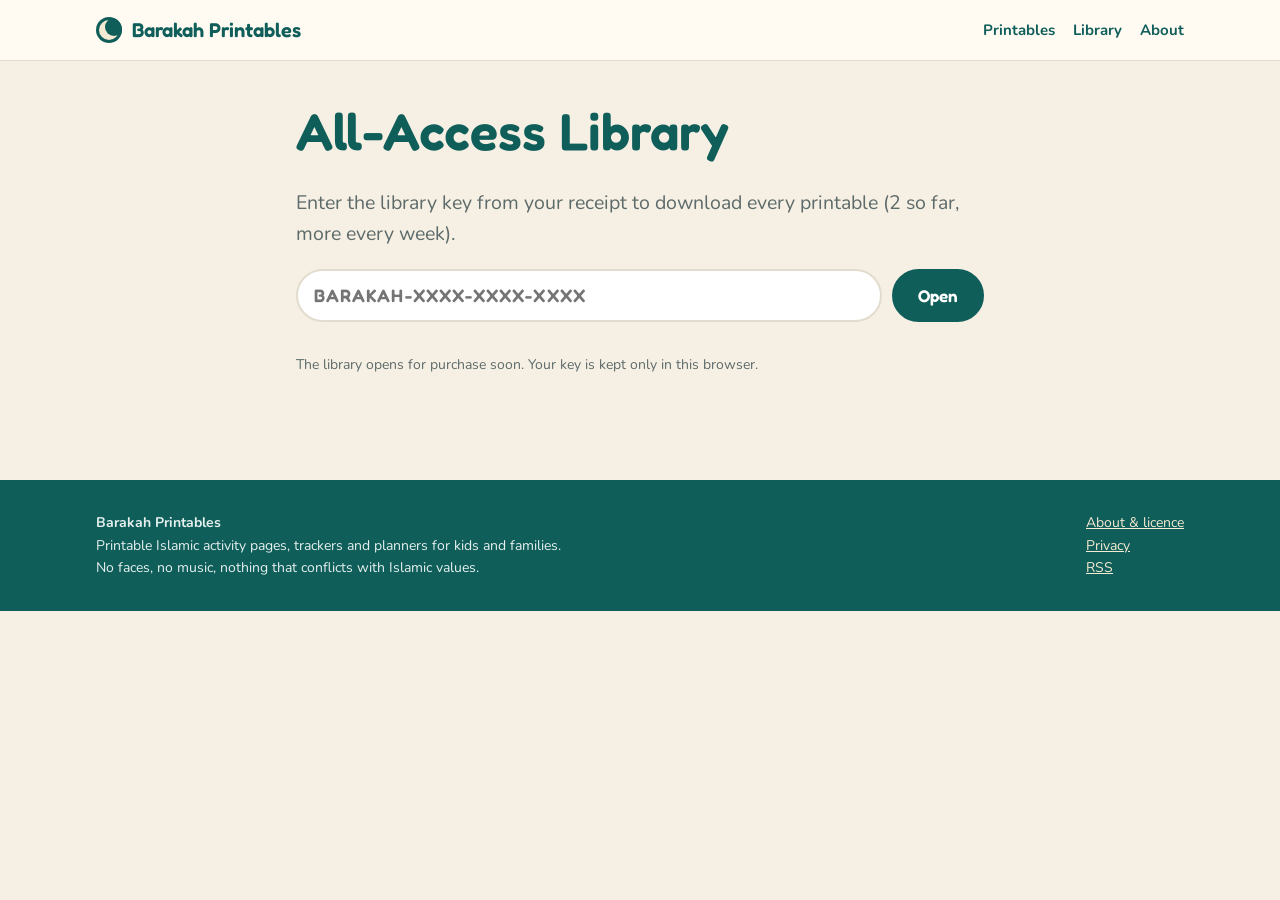
==== library/index.html @ b9d742d5 "Daily update 2026-10-28" ====
<!doctype html>
<html lang="en"><head>
<meta charset="utf-8"><meta name="viewport" content="width=device-width,initial-scale=1">
<title>All-Access Library | Barakah Printables</title>
<meta name="description" content="Download every printable with your library key.">
<link rel="canonical" href="https://makmouk.github.io/library/">
<meta property="og:title" content="All-Access Library | Barakah Printables"><meta property="og:description" content="Download every printable with your library key.">
<meta property="og:type" content="website"><meta property="og:url" content="https://makmouk.github.io/library/">


<link rel="alternate" type="application/rss+xml" title="Barakah Printables" href="https://makmouk.github.io/feed.xml">
<link rel="stylesheet" href="../assets/site.css">
<link rel="icon" href="data:image/svg+xml,%3Csvg xmlns='http://www.w3.org/2000/svg' viewBox='0 0 32 32'%3E%3Ccircle cx='16' cy='16' r='16' fill='%230f5e5a'/%3E%3Cpath d='M19 7a10 10 0 1 0 6 16A8.5 8.5 0 0 1 19 7z' fill='%23f5ead2'/%3E%3C/svg%3E">

</head><body>
<header class="top"><div class="wrap">
  <a class="logo" href="../"><span class="moon"></span>Barakah Printables</a>
  <nav><a href="../#catalog">Printables</a><a href="../library/">Library</a><a href="../about/">About</a></nav>
</div></header>
<main>
<section class="wrap narrow">
  <h1>All-Access Library</h1>
  <p class="lead">Enter the library key from your receipt to download every printable (2 so far, more every week).</p>
  <form id="unlock" class="unlock"><input id="key" placeholder="BARAKAH-XXXX-XXXX-XXXX" autocomplete="off" spellcheck="false" aria-label="Library key"><button class="btn">Open</button></form>
  <p id="msg" class="small"></p>
  <div id="list" class="lib-list"></div>
  <p class="small">The library opens for purchase soon. Your key is kept only in this browser.</p>
</section>
<script>
const $ = s => document.querySelector(s);
const b64 = s => Uint8Array.from(atob(s), ch => ch.charCodeAt(0));
let M, K;
async function derive(pass) {
  const base = await crypto.subtle.importKey('raw', new TextEncoder().encode(pass.trim().toUpperCase()), 'PBKDF2', false, ['deriveKey']);
  return crypto.subtle.deriveKey({ name: 'PBKDF2', salt: b64(M.salt), iterations: M.iter, hash: 'SHA-256' }, base, { name: 'AES-GCM', length: 256 }, false, ['decrypt']);
}
const dec = (key, buf) => crypto.subtle.decrypt({ name: 'AES-GCM', iv: buf.slice(0, 12) }, key, buf.slice(12));
async function open(pass, quiet) {
  $('#msg').textContent = 'Checking key…';
  try {
    M = M || await (await fetch('manifest.json', { cache: 'no-cache' })).json();
    const key = await derive(pass);
    await dec(key, b64(M.check));
    K = key;
    try { localStorage.setItem('barakah-key', pass.trim()); } catch {}
    $('#msg').textContent = 'Welcome back! Tap a printable to download it.';
    $('#list').innerHTML = M.items.map((it, i) => '<button class="lib-item" data-i="' + i + '"><span>' + it.title.replace(/[<&]/g, '') + '</span><small>' + it.pages + ' pages · PDF</small></button>').join('');
  } catch (e) {
    $('#msg').textContent = quiet ? '' : 'That key did not work. Check it against your receipt (letters and dashes).';
  }
}
$('#unlock').addEventListener('submit', e => { e.preventDefault(); open($('#key').value); });
$('#list').addEventListener('click', async e => {
  const b = e.target.closest('.lib-item'); if (!b) return;
  const it = M.items[b.dataset.i];
  b.classList.add('busy');
  try {
    const buf = new Uint8Array(await (await fetch(it.file)).arrayBuffer());
    const pdf = await dec(K, buf);
    const a = document.createElement('a');
    a.href = URL.createObjectURL(new Blob([pdf], { type: 'application/pdf' }));
    a.download = it.slug + '.pdf'; a.click();
    setTimeout(() => URL.revokeObjectURL(a.href), 60000);
  } catch { alert('Download failed, please try again.'); }
  b.classList.remove('busy');
});
let saved = null; try { saved = localStorage.getItem('barakah-key'); } catch {}
if (saved) { $('#key').value = saved; open(saved, true); }
</script></main>
<footer class="foot"><div class="wrap">
  <div><b>Barakah Printables</b><br>Printable Islamic activity pages, trackers and planners for kids and families.<br>No faces, no music, nothing that conflicts with Islamic values.</div>
  <div><a href="../about/">About &amp; licence</a><br><a href="../privacy/">Privacy</a><br><a href="../feed.xml">RSS</a></div>
</div></footer>
</body></html>
---- assets/site.css ----
@font-face { font-family: 'Fredoka'; src: url('Fredoka.ttf'); font-weight: 300 700; font-display: swap; }
@font-face { font-family: 'Nunito'; src: url('Nunito.ttf'); font-weight: 200 1000; font-display: swap; }
:root {
  --teal: #0f5e5a; --teal-2: #0b4744; --teal-soft: #d9ebe8; --gold: #c99a3b; --gold-soft: #f5ead2;
  --sand: #f6efe3; --ink: #1e2a2a; --muted: #5d6b6a; --line: #e2dccf; --card: #fff;
  color-scheme: light;
}
* { box-sizing: border-box; }
html { scroll-behavior: smooth; }
body { margin: 0; background: var(--sand); color: var(--ink); font: 17px/1.6 Nunito, system-ui, sans-serif; }
a { color: var(--teal); }
img { max-width: 100%; height: auto; display: block; }
h1, h2, h3 { font-family: Fredoka, sans-serif; font-weight: 600; color: var(--teal); line-height: 1.15; margin: 0 0 .5em; }
h1 { font-size: clamp(30px, 5.5vw, 52px); }
h2 { font-size: clamp(24px, 3.5vw, 32px); margin-top: 1.4em; }
.wrap { max-width: 1120px; margin: 0 auto; padding: 0 16px; }
.narrow { max-width: 720px; padding-top: 40px; padding-bottom: 40px; }
.small { font-size: 14px; color: var(--muted); }
.lead { font-size: 1.15em; color: var(--muted); }
.kicker { font: 600 13px Fredoka, sans-serif; letter-spacing: .14em; text-transform: uppercase; color: var(--gold); margin-bottom: 10px; }

.top { background: #fffaf2; border-bottom: 1px solid var(--line); position: sticky; top: 0; z-index: 5; }
.top .wrap { display: flex; align-items: center; justify-content: space-between; min-height: 60px; gap: 12px; flex-wrap: wrap; }
.logo { font: 600 20px Fredoka, sans-serif; color: var(--teal); text-decoration: none; display: flex; align-items: center; gap: 10px; }
.moon { width: 26px; height: 26px; border-radius: 50%; background: var(--teal); position: relative; overflow: hidden; flex: none; }
.moon::after { content: ''; position: absolute; width: 20px; height: 20px; border-radius: 50%; background: var(--gold-soft); left: 3px; top: 3px; }
.moon::before { content: ''; position: absolute; width: 18px; height: 18px; border-radius: 50%; background: var(--teal); left: 9px; top: 1px; z-index: 1; }
nav { display: flex; gap: 18px; }
nav a { text-decoration: none; font-weight: 700; font-size: 15px; }

.hero { padding: 56px 0 40px; text-align: center; }
.hero h1 { max-width: 820px; margin-inline: auto; }
.hero .lead { max-width: 680px; margin: 0 auto 26px; }
.actions { display: flex; gap: 12px; justify-content: center; flex-wrap: wrap; }
.actions.col { flex-direction: column; align-items: stretch; margin: 22px 0 8px; }
.btn { display: inline-block; background: var(--teal); color: #fff; font: 600 17px Fredoka, sans-serif; padding: 14px 24px; border-radius: 40px;
  text-decoration: none; border: 2px solid var(--teal); cursor: pointer; text-align: center; }
.btn:hover { background: var(--teal-2); }
.btn.ghost { background: transparent; color: var(--teal); }
.btn.ghost:hover { background: var(--teal-soft); }
.btn.soon { background: var(--gold-soft); color: #7a5a18; border-color: var(--gold-soft); cursor: default; }

.how { display: grid; grid-template-columns: repeat(3, 1fr); gap: 16px; margin-bottom: 20px; }
.how div { background: #fff; border-radius: 18px; padding: 20px; }
.how b { display: inline-grid; place-items: center; width: 34px; height: 34px; border-radius: 50%; background: var(--gold-soft); color: #7a5a18; font-family: Fredoka; }
.how h3 { margin: 10px 0 4px; font-size: 20px; }
.how p { margin: 0; color: var(--muted); font-size: 15px; }

.count { font-size: .6em; background: var(--teal-soft); border-radius: 20px; padding: 2px 10px; vertical-align: middle; }
.chips { display: flex; gap: 8px; flex-wrap: wrap; }
.chips a { background: #fff; border-radius: 20px; padding: 4px 14px; text-decoration: none; font-weight: 700; font-size: 14px; text-transform: capitalize; }
.cat { margin-top: 26px; text-transform: capitalize; }
.grid { display: grid; grid-template-columns: repeat(auto-fill, minmax(230px, 1fr)); gap: 18px; margin-bottom: 40px; }
.card { background: var(--card); border-radius: 18px; overflow: hidden; text-decoration: none; color: inherit; box-shadow: 0 1px 2px rgba(30,42,42,.06);
  transition: transform .15s, box-shadow .15s; display: flex; flex-direction: column; }
.card:hover { transform: translateY(-3px); box-shadow: 0 10px 26px rgba(30,42,42,.12); }
.card img { border-bottom: 1px solid var(--line); aspect-ratio: 210 / 297; object-fit: cover; }
.card-body { padding: 14px 16px 16px; }
.card h3 { font-size: 18px; margin-bottom: 4px; }
.card p { margin: 0 0 8px; font-size: 14px; color: var(--muted); }
.meta { font-size: 13px; color: var(--gold); font-weight: 700; }

.product { display: grid; grid-template-columns: 1.2fr 1fr; gap: 36px; padding-top: 36px; align-items: start; }
.gallery { display: grid; grid-template-columns: repeat(2, 1fr); gap: 12px; }
.gallery figure { margin: 0; }
.gallery img { border-radius: 10px; box-shadow: 0 2px 10px rgba(30,42,42,.1); background: #fff; }
.gallery figcaption { font-size: 13px; color: var(--muted); text-align: center; margin-top: 4px; }
.info { position: sticky; top: 80px; background: #fff; border-radius: 22px; padding: 26px; }
.facts { padding-left: 18px; color: var(--muted); }

.unlock { display: flex; gap: 10px; margin: 18px 0 6px; flex-wrap: wrap; }
.unlock input { flex: 1; min-width: 0; font: 600 18px Fredoka, sans-serif; letter-spacing: .06em; padding: 12px 16px; border-radius: 40px;
  border: 2px solid var(--line); background: #fff; color: var(--ink); text-transform: uppercase; }
.unlock input:focus { outline: none; border-color: var(--teal); }
.lib-list { display: grid; gap: 10px; margin: 16px 0; }
.lib-item { display: flex; justify-content: space-between; align-items: center; gap: 12px; background: #fff; border: 2px solid var(--line); border-radius: 14px;
  padding: 14px 16px; font: 600 16px Fredoka, sans-serif; color: var(--teal); cursor: pointer; text-align: left; }
.lib-item:hover { border-color: var(--teal); }
.lib-item small { color: var(--muted); font: 600 13px Nunito; white-space: nowrap; }
.lib-item.busy { opacity: .5; }
.prose h2 { font-size: 24px; }

.foot { background: var(--teal); color: #e6f0ee; padding: 32px 0; margin-top: 50px; font-size: 14px; }
.foot .wrap { display: flex; justify-content: space-between; gap: 20px; flex-wrap: wrap; }
.foot a { color: var(--gold-soft); }

@media (max-width: 760px) {
  .how { grid-template-columns: 1fr; }
  .product { grid-template-columns: 1fr; }
  .info { position: static; order: -1; }
  .grid { grid-template-columns: repeat(2, 1fr); gap: 12px; }
  .card h3 { font-size: 16px; }
  nav { gap: 12px; }
}
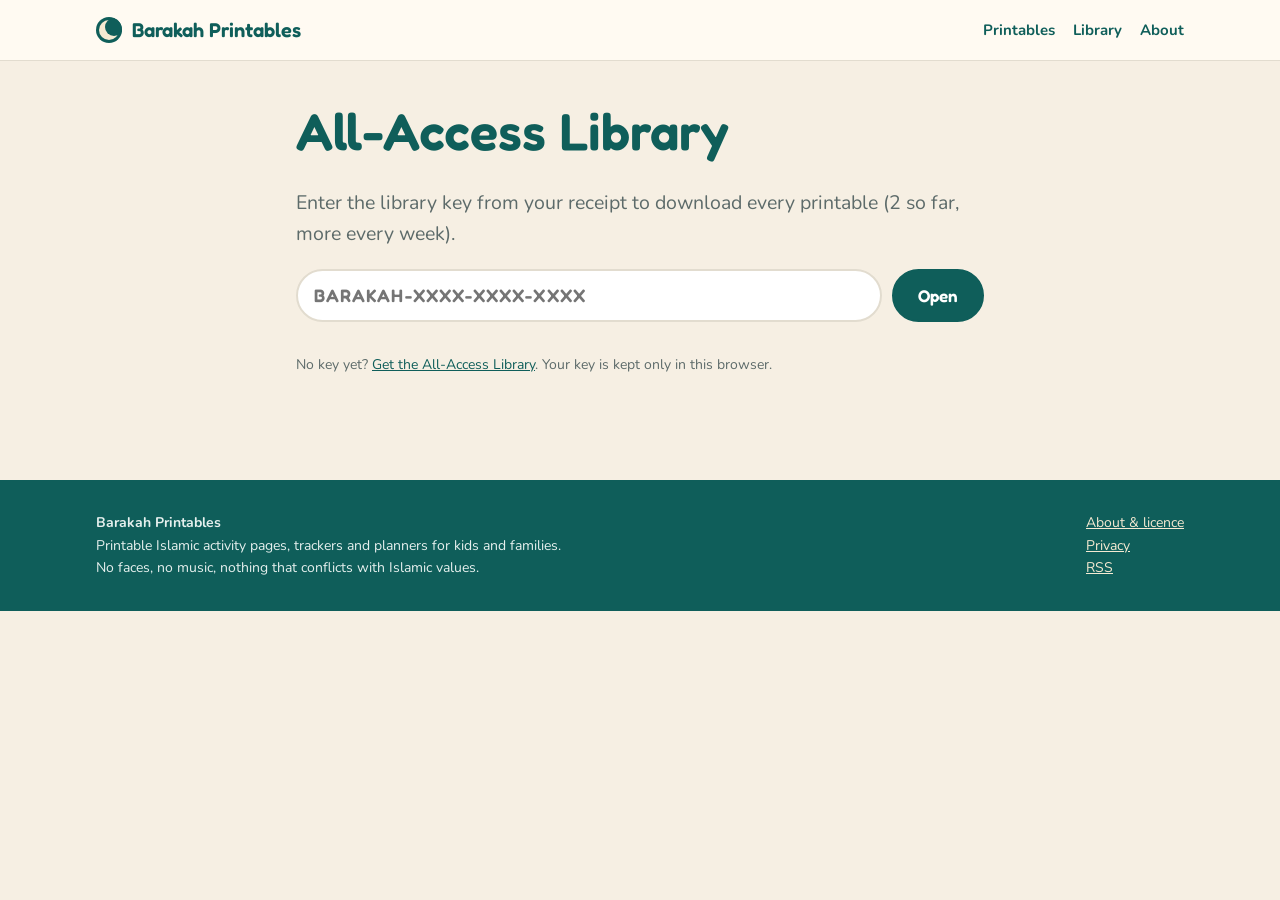
==== commit d1d9e02b: "Daily update 2026-10-28" ====
--- a/library/index.html
+++ b/library/index.html
@@ -24,7 +24,7 @@
   <form id="unlock" class="unlock"><input id="key" placeholder="BARAKAH-XXXX-XXXX-XXXX" autocomplete="off" spellcheck="false" aria-label="Library key"><button class="btn">Open</button></form>
   <p id="msg" class="small"></p>
   <div id="list" class="lib-list"></div>
-  <p class="small">The library opens for purchase soon. Your key is kept only in this browser.</p>
+  <p class="small">No key yet? <a href="https://payhip.com/b/oPbLh">Get the All-Access Library</a>. Your key is kept only in this browser.</p>
 </section>
 <script>
 const $ = s => document.querySelector(s);
